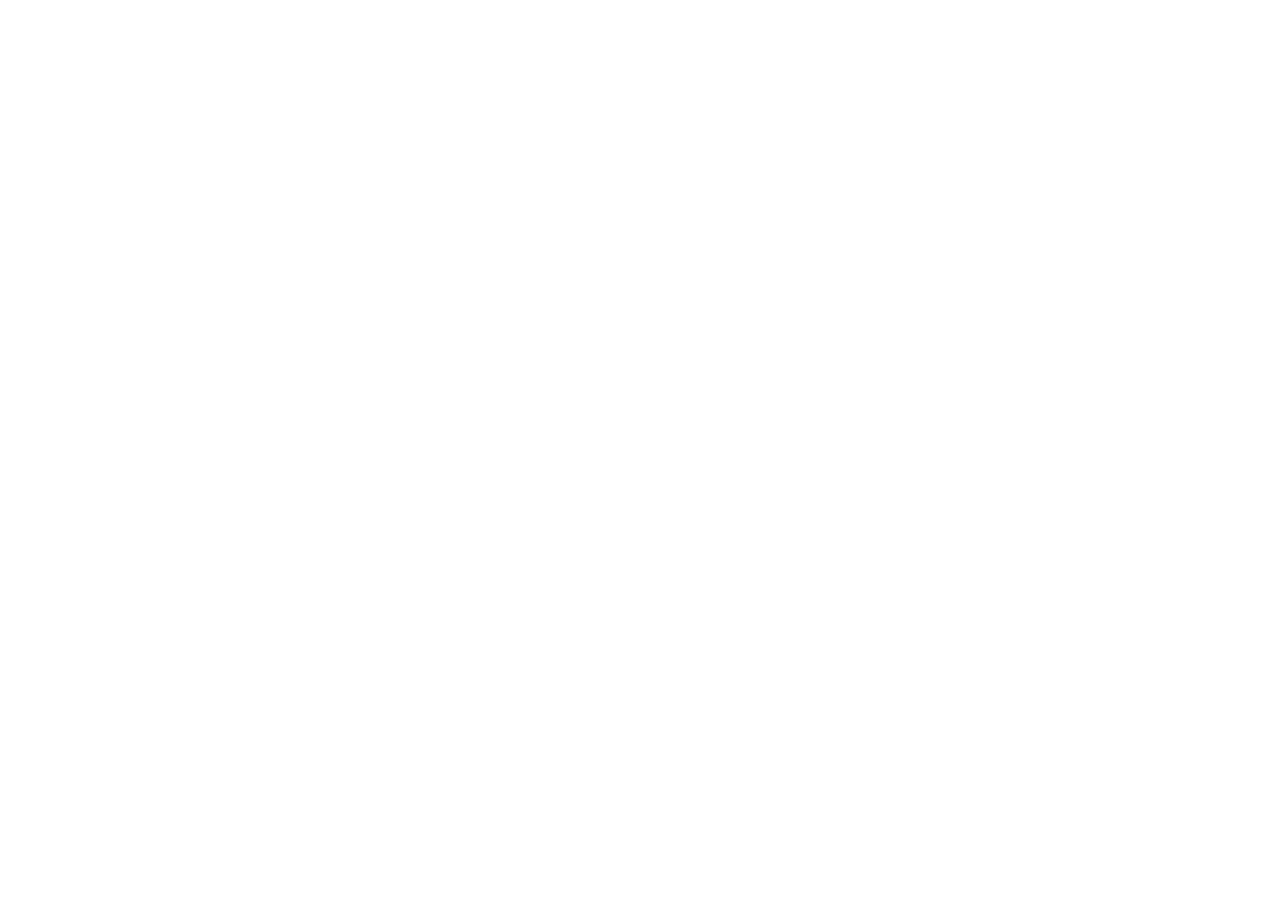
==== 6-dars/index.html @ c806d713 "initial message" ====
<!DOCTYPE html>
<html lang="en">
<head>
    <meta charset="UTF-8">
    <meta http-equiv="X-UA-Compatible" content="IE=edge">
    <meta name="viewport" content="width=device-width, initial-scale=1.0">
    <title>Adam Zakob</title>
</head>
<body>
    <header>
        <div>
            <img src="images/" alt="">
        </div>
    </header>
   
    




















</body>
</html>
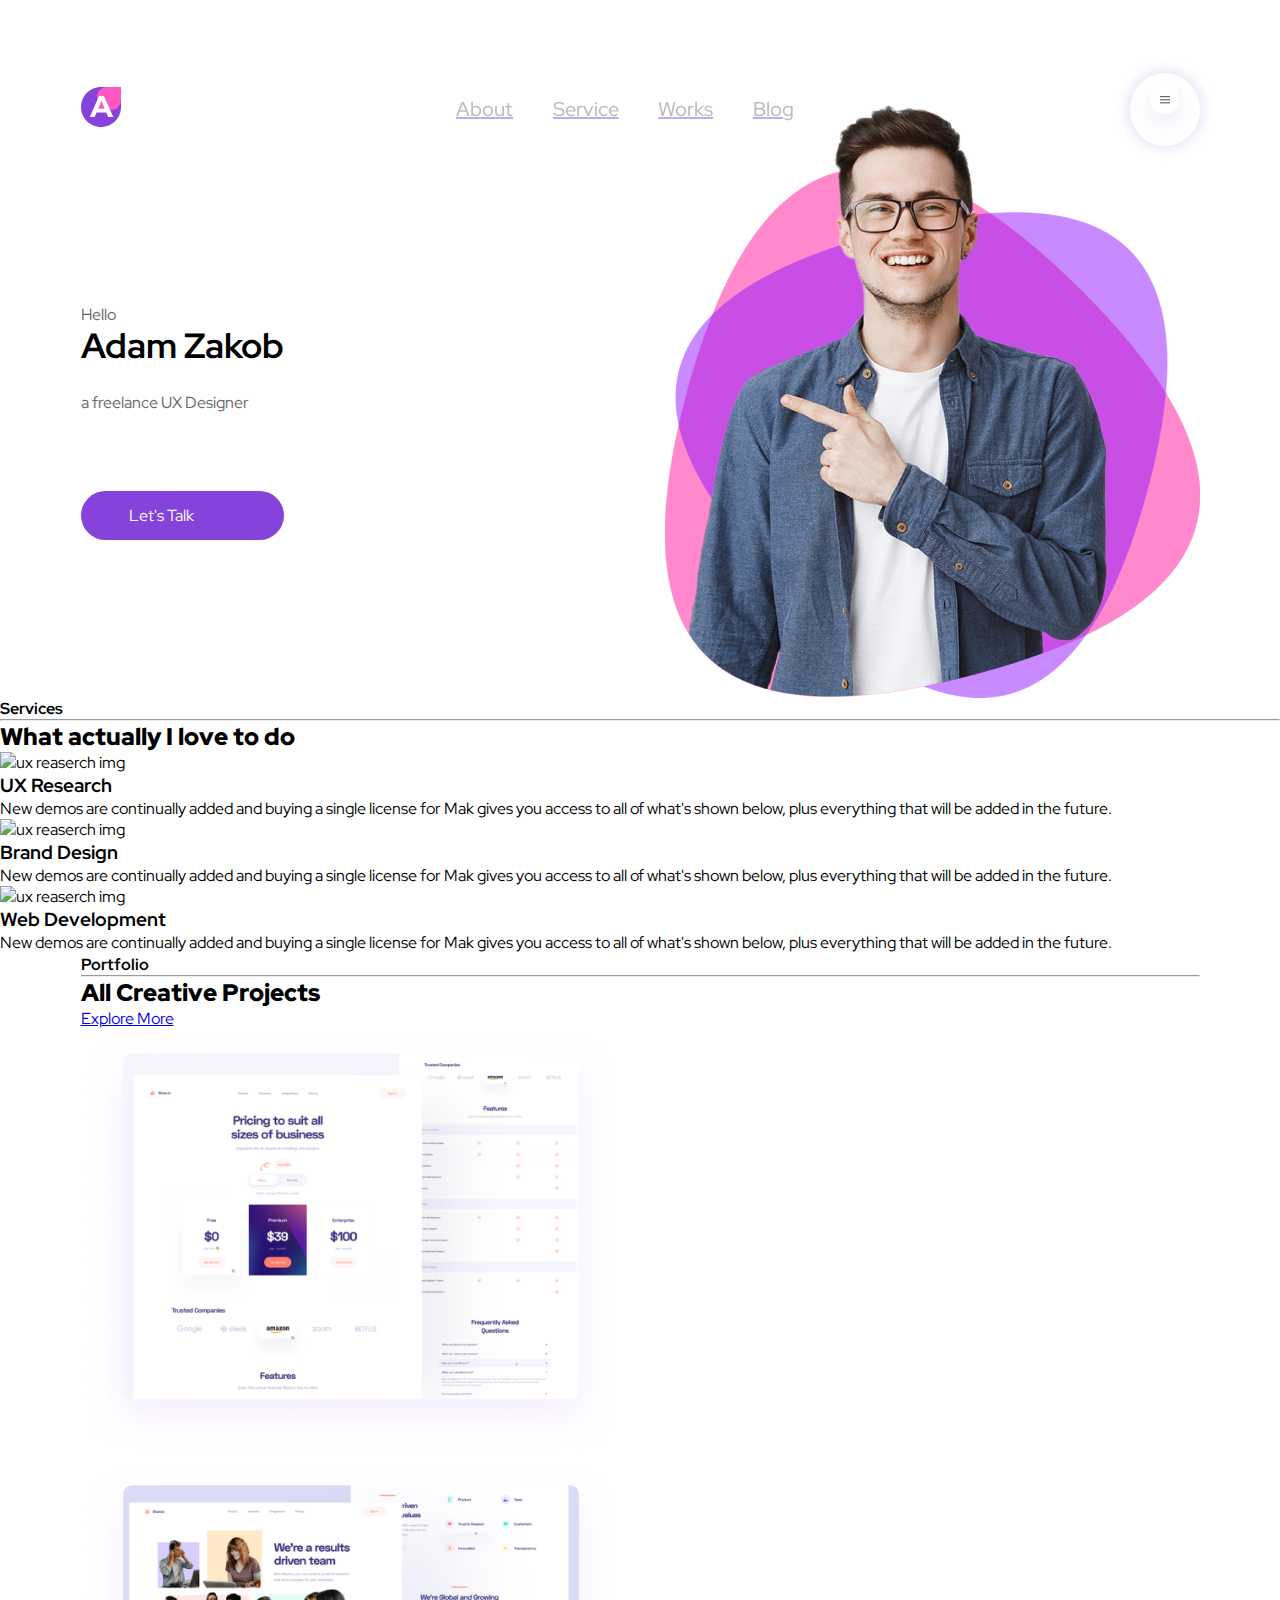
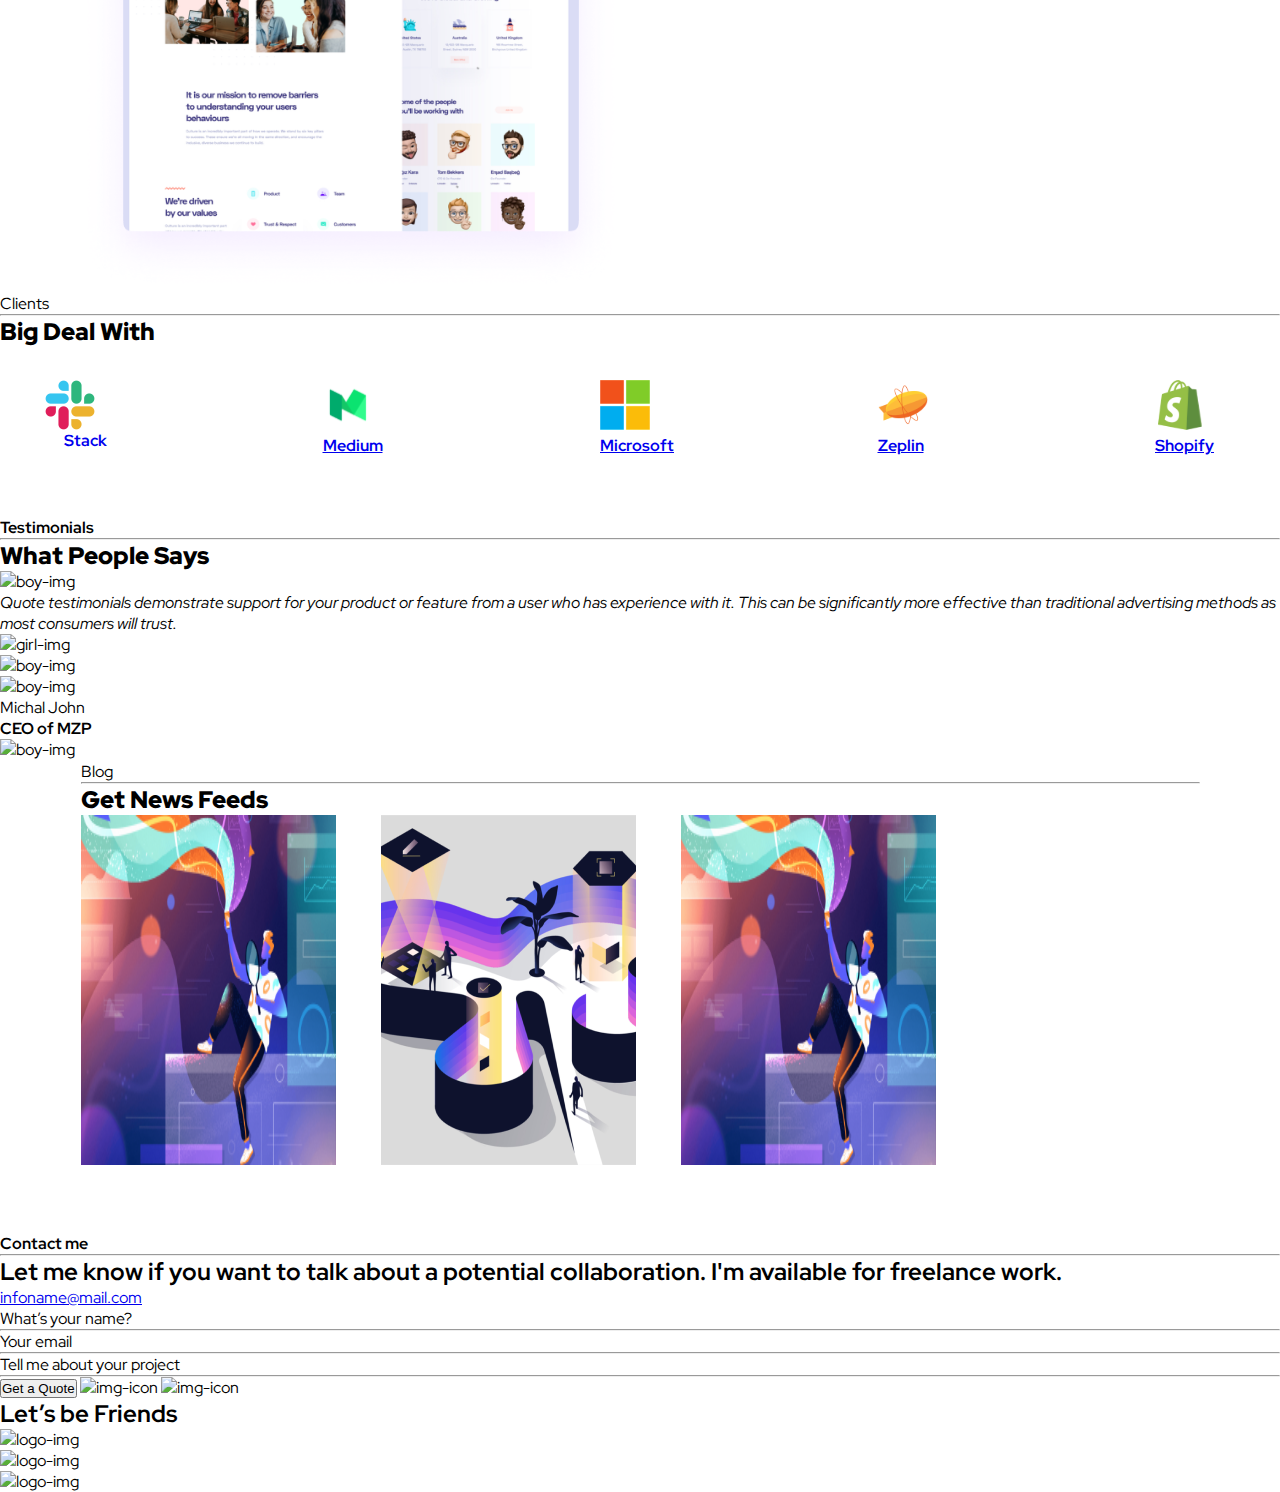
==== commit 0582bd2f: "all of them project" ====
--- a/6-dars/index.html
+++ b/6-dars/index.html
@@ -1,38 +1,247 @@
 <!DOCTYPE html>
 <html lang="en">
+
 <head>
     <meta charset="UTF-8">
     <meta http-equiv="X-UA-Compatible" content="IE=edge">
     <meta name="viewport" content="width=device-width, initial-scale=1.0">
     <title>Adam Zakob</title>
+    <link rel="stylesheet" href="css/main.css">
+    <link rel="preconnect" href="https://fonts.googleapis.com">
+    <link rel="preconnect" href="https://fonts.gstatic.com" crossorigin>
+    <link
+        href="https://fonts.googleapis.com/css2?family=Barlow:wght@400;500;600&family=Open+Sans:ital,wght@0,300;0,400;0,500;0,600;0,700;1,500&family=Red+Hat+Display:wght@300;400;500;600;700;800&family=Roboto:ital,wght@0,100;0,300;0,400;0,700;0,900;1,100;1,500&display=swap"
+        rel="stylesheet">
 </head>
 <body>
     <header>
-        <div>
-            <img src="images/" alt="">
+        <div class="container">
+            <div class="header-inner">
+                <div class="header-div-logo">
+                    <a href="/">
+                        <img src="images/adam-logo.svg" alt="logo" width="40" height="40">
+                    </a>
+                </div>
+                <nav class="nav">
+                    <ul class="nav-list">
+                        <li class="header-list-item">
+                            <a class="header-list-link" href="#"><p class="nav-library active"> About</p></a></li>
+                        <li class="header-list-item">
+                            <a class="header-list-link" href="#"><p class="nav-library"> Service</p></a> </li>
+                        <li  class="header-list-item">
+                            <a class="header-list-link" href="#"><p class="nav-library"> Works</p></a> </li>
+                        <li class="header-list-item">
+                            <a class="header-list-link" href="#"><p class="nav-library">Blog</p> </a></li>
+                    </ul>
+                </nav>
+                    <button class="header-button">
+                        <img src="images/header-menu.svg" alt="button-img" width="70" height="70">
+                    </button>
+              </div>
         </div>
     </header>
-   
-    
-
-
-
-
-
-
-
-
-
-
-
-
-
-
-
-
-
-
-
+    <section id="hero">
+        <div class="container">
+            <div class="hero-inner">
+                <div class="hero-name">
+                    <span>Hello</span>
+                    <h1>Adam Zakob</h1>
+                    <p>a freelance UX Designer</p>
+                    <a href="#">Let's Talk </a>
+                </div>
+                <img class="hero-img" src="images/adam-image.png" alt="image-adam">
+            </div>
+        </div>
+    <section id="services">
+        <div>
+        <b>Services</b>
+        <hr>
+        <h2><b>What actually
+                I love to do</b></h2>
+        <ul>
+            <li>
+                <div>
+                    <img src="images/" alt="ux reaserch img" width="62" height="61">
+                    <h3>UX Research</h3>
+                    <p>New demos are continually added and buying a single license for Mak gives you access to all of
+                        what's shown below, plus everything that will be added in the future.</p>
+                </div>
+            </li>
+            <li>
+                <div>
+                    <img src="images/ux-reaserch.svg
+                " alt="ux reaserch img" width="62" height="61">
+                    <h3>Brand Design</h3>
+                    <p>New demos are continually added and buying a single license for Mak gives you access to all of
+                        what's shown below, plus everything that will be added in the future.</p>
+                </div>
+            </li>
+            <li>
+                <div>
+                    <img src="images/" alt="ux reaserch img" width="62" height="61">
+                    <h3>Web Development</h3>
+                    <p>New demos are continually added and buying a single license for Mak gives you access to all of
+                        what's shown below, plus everything that will be added in the future.</p>
+                </div>
+            </li>
+        </ul>
+    </div>
+    </section>
+
+    <main>
+        <section class="portfolio container">
+            <div>
+                <div>
+                    <b>Portfolio</b>
+                    <hr>
+                    <div>
+                        <h2 class="portfolio-title"> <b> All Creative
+                                Projects</b></h2>
+                    </div>
+                    <div>
+                        <a target="_blank" href="#">Explore More</a>
+                    </div>
+                </div>
+            </div>
+            <div class="portfolio-right"><img src="images/Rectangle_5.png" alt="rectangle" width="540" height="427">
+            </div>
+            <div class="portfolio-left">
+                <img src="images/Rectangle_6.png" alt="rectangle" width="540" height="427">
+            </div>
+        </section>
+        <section class="clients">
+            <div class="conatiner">
+                <div class="clients-info">
+                    <span>Clients</span>
+                    <hr class="clients-line">
+                    <h2 class="clients-title"> <b> Big Deal
+                            With</b></h2>
+                </div>
+                <div class="clients-block">
+                    <ul class="clients-block-list">
+                        <li class="clients-item stack">
+                            <a class="clients-link" href="#"><img src="images/stack-logo.svg" alt="stack logo"
+                                    width="50" height="50">
+                                <b>Stack</b></a>
+                        </li>
+                        <li class="clients-item medium">
+                            <a href="#"><img src="images/medium-logo.svg" alt="medium logo" width="50" height="50">
+                                <b>Medium</b></a></li>
+                        <li class="clients-item microsoft"><a href="#"><img src="images/microsoft-logo.svg" alt="Microsoft logo"
+                                    width="50" height="50">
+                                <b>Microsoft</b></a></li>
+                        <li class="clients-item zeplin"><a href="#"><img src="images/zeplin-logo.svg" alt="Zeplin logo"
+                                    width="50" height="50">
+                                <b>Zeplin</b></a></li>
+                        <li class="clients-item shopify"><a href="#"><img src="images/shopify-logo.svg" alt="Shopify logo"
+                                    width="50" height="50">
+                                <b>Shopify</b></a></li>
+                    </ul>
+                </div>
+            </div>
+        </section>
+        <section class="Peoples conatiner">
+            <b>Testimonials</b>
+            <hr>
+            <h2 class="peoples-title"> <b>What People
+                    Says</b></h2>
+
+            <ul>
+                <li><img src="images/left-boy.svg" alt="boy-img" width="100" height="150"></li>
+                <li><cite>Quote testimonials demonstrate support for your product or feature from a user who has
+                        experience with it. This can be significantly more effective than traditional advertising
+                        methods as most consumers will trust.</cite>
+                </li>
+                <li><img src="images/right-girl.svg" alt="girl-img" width="100" height="150"></li>
+                <li><img src="images/bottom-left-boy.svg" alt="boy-img" width="70" height="105"></li>
+                <li>
+                    <div><img src="images/middle-boy.svg" alt="boy-img" width="100" height="150">
+                        <p>Michal John</p>
+                        <h4>CEO of MZP</h4>
+                    </div>
+                </li>
+                <li><img src="images/bottom-right-boy.svg" alt="boy-img" width="70" height="105"></li>
+            </ul>
+        </section>
+        <section class="blog">
+            <div class="container">
+               <div class="block-inner">
+                <div class="blog-info">
+                    <span>Blog</span>
+                    <hr>
+                    <h2 class="peoples-title"> <b>Get News
+                        Feeds</b></h2>
+
+                    </div>
+                    <ul class="blog-list">
+                        <li class="list-item">
+                            <img src="images/blog-img-2.png" alt="img"width="255" height="350">
+                            <div class="blog-list-inner">
+                                <time>
+                                    20 June/2020
+                                </time>
+                                <p>Technology is evolving rapidly. New devices and applications.</p>
+                            </div>
+                            <li class="list-item">
+                                <img src="images/blog-img-1.png" alt=""width="255" height="350">
+                                <div class="blog-list-inner">
+                                    <time>
+                                        20 June/2020
+                                    </time>
+                                    <p>Technology is evolving rapidly. New devices and applications.</p>
+                                </div>
+                                <li class="list-item">
+                                    <img src="images/blog-img-2.png" alt=""width="255" height="350">
+                                    <div class="blog-list-inner">
+                                        <time>
+                                            20 June/2020
+                                        </time>
+                                        <p>Technology is evolving rapidly. New devices and applications.</p>
+                                    </div>
+                    </ul>
+               </div>
+        </section>
+        <section>
+            <b>Contact me</b>
+            <hr>
+            <div>
+                <h2 class="contact-title">Let me know if you want to talk
+                    about a potential collaboration.
+                    I'm available for freelance work.</h2>
+            </div>
+            <div>
+                <a target="_blank" href="infoname@mail.com">infoname@mail.com</a>
+            </div>
+            <ul>
+                <li>
+                    <p>What’s your name?</p>
+                    <hr>
+                </li>
+                <li>
+                    <p>Your email</p>
+                    <hr>
+                </li>
+                <li>
+                    <p>Tell me about your project</p>
+                    <hr>
+                </li>
+            </ul>
+            <button>Get a Quote</button>
+            <img src="images/" alt="img-icon">
+            <img src="images/" alt="img-icon">
+
+            <div>
+                <h2>Let’s be Friends</h2>
+            </div>
+            <ul>
+                <li><img src="images/" alt="logo-img"></li>
+                <li><img src="images/" alt="logo-img"></li>
+                <li><img src="images/" alt="logo-img"></li>
+            </ul>
+
+        </section>
+    </main>
 
 </body>
+
 </html>--- a/6-dars/css/main.css
+++ b/6-dars/css/main.css
@@ -0,0 +1,153 @@
+*{
+    box-sizing: border-box;
+    margin: 0px;
+    padding: 0px;
+}
+body {
+    font-family: 'Red Hat Display', sans-serif;
+}
+.container{
+    margin-left: auto;
+    margin-right: auto;
+    width: 1120px;
+    padding: 0.5px;
+}
+.header-inner{
+    margin-top: 72px;
+    display: flex;
+    justify-content: space-between;
+    align-items: center;
+}
+.nav-list{
+    list-style-type: none;
+    display: flex;
+    justify-content: space-between;
+    align-items: center;
+    
+}
+.nav{
+    width: 338px;
+}
+.hedaer-list-link{
+    text-decoration: none;
+    
+}
+.nav-library .active{
+    opacity: 1;
+}
+.nav-library{
+    font-style: normal;
+    font-weight: 500;
+    font-size: 20px;
+    line-height: 26px;
+    text-decoration: none;
+    color: #25202F;
+    opacity: 0.3;
+}
+
+
+.header-list-item{
+    /* padding: 0px 10px; */
+    text-decoration: none;
+}
+.header-button{
+    background-color: #fff;
+    border: none;
+    border-radius: 50%;
+    box-shadow: 0 0px 10px 5px rgba(198, 185, 233, 0.3);
+}
+.hedaer-list-link .active{
+    opacity: 1;
+
+}
+.hero-inner{
+    display: flex;
+    justify-content: space-between;
+    align-items: center;
+}
+.hero-name span{
+    color: #666666;
+}
+.hero-name h1{
+    font-weight: 700;
+    font-size: 35px;
+    line-height: 120%;
+    margin-bottom: 25px;
+}
+.hero-name p{
+    color: #666666;
+    margin-bottom: 78px;
+}
+.hero-name a{
+    text-decoration: none;
+    display: block;
+    padding: 14px 48px;
+    color: #fff;
+    background: #8643DC;
+    border-radius: 100px;
+}
+.hero-img{
+    margin-top: -71px;
+}
+.hero-name{
+    margin-right: 141px;
+}
+
+
+
+
+
+.clients-block-list{
+    list-style-type: none;
+    display: flex;
+    justify-content: space-between;
+    align-items: center;
+}
+.clients-item{
+    width: 170px;
+    height: 170px;
+    border-radius: 10px;
+    padding: 33px 45px;
+}
+.clients-link{
+    display: flex;
+    justify-content: space-between;
+    flex-direction: column;
+    text-decoration: none;
+    text-align: center;
+}
+.blog-info{
+
+}
+.blog-list{
+    width: 900px;
+    list-style-type: none;
+    display: flex;
+    justify-content: space-between;
+    align-items: center;
+}
+.blog-item{
+    width: 255px;
+    height: 350px;
+    overflow: hidden;
+
+}
+.blog-list-inner{
+    transition: all 0.5s esse;
+}
+.blog-item:hover{
+
+}
+.blog-item:hover .blog-list-inner{
+    margin-top: 100px;
+}
+.blog-list-inner time{
+    font-weight: bold;
+    color: #FFF;
+
+}
+.blog-list-inner p{
+    font-weight: bold;
+    color: #FFF;
+
+}
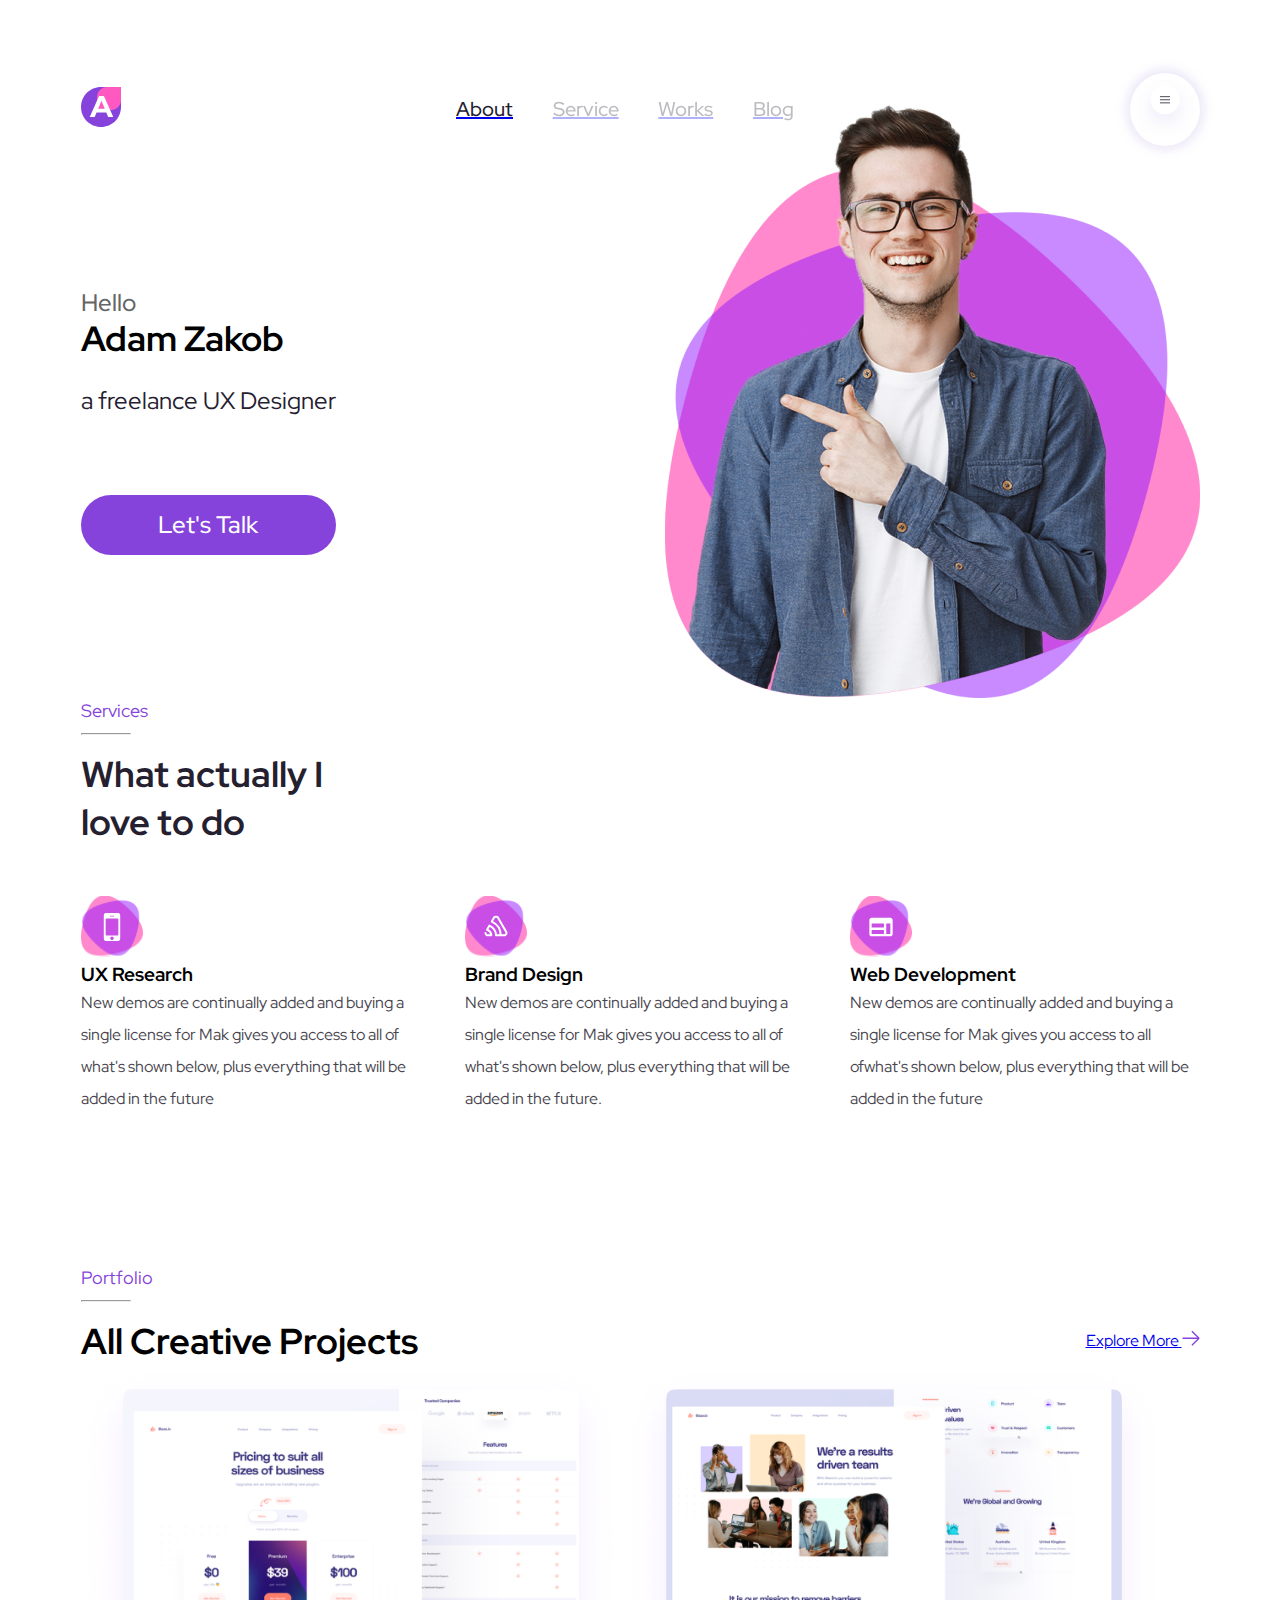
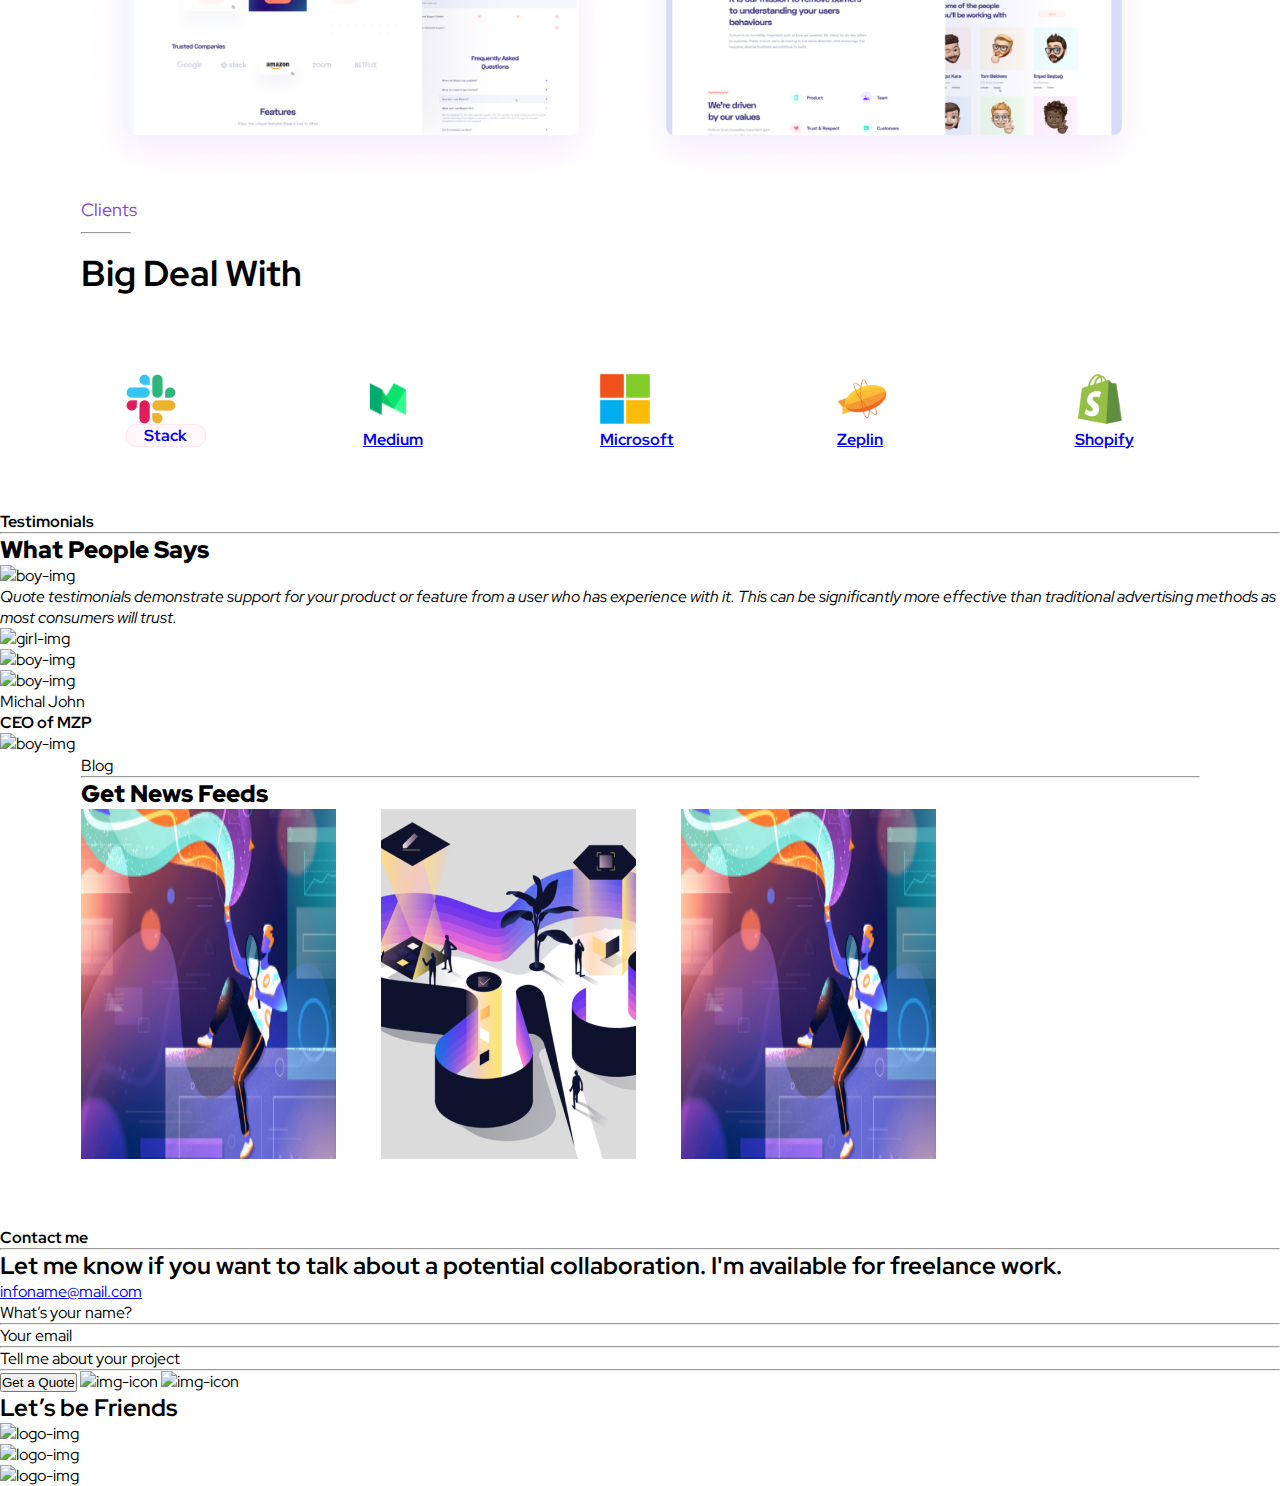
==== commit 39391597: "change  13-items" ====
--- a/6-dars/index.html
+++ b/6-dars/index.html
@@ -53,69 +53,75 @@
             </div>
         </div>
     <section id="services">
-        <div>
-        <b>Services</b>
-        <hr>
-        <h2><b>What actually
-                I love to do</b></h2>
-        <ul>
-            <li>
-                <div>
-                    <img src="images/" alt="ux reaserch img" width="62" height="61">
-                    <h3>UX Research</h3>
-                    <p>New demos are continually added and buying a single license for Mak gives you access to all of
-                        what's shown below, plus everything that will be added in the future.</p>
-                </div>
-            </li>
-            <li>
-                <div>
-                    <img src="images/ux-reaserch.svg
-                " alt="ux reaserch img" width="62" height="61">
-                    <h3>Brand Design</h3>
-                    <p>New demos are continually added and buying a single license for Mak gives you access to all of
-                        what's shown below, plus everything that will be added in the future.</p>
-                </div>
-            </li>
-            <li>
-                <div>
-                    <img src="images/" alt="ux reaserch img" width="62" height="61">
-                    <h3>Web Development</h3>
-                    <p>New demos are continually added and buying a single license for Mak gives you access to all of
-                        what's shown below, plus everything that will be added in the future.</p>
-                </div>
-            </li>
-        </ul>
-    </div>
+        <div class="container">
+            <div class="services-logo">
+                <p class="services-title">Services</p>
+                <hr class="services-line">
+                <h2 class="services-text">What actually I love to do</h2>
+            </div>
+
+            <div class="services-info">
+            <ul class="services-list">
+                <li class="services-list-item">
+                    <div class="services-box-item">
+                        <img class="services-list-img" src="images/service-ux-icon.svg" alt="ux reaserch img" width="62" height="61">
+                       <span><h3 class="service-list-title">UX Research</h3></span> 
+                    </div>
+                        <p class="services-list-text">New demos are continually added and buying a single license for Mak gives you access to all of
+                        what's shown below, plus everything that will be added in the future</p>
+                    
+                </li>
+                <li class="services-list-item">
+                    <div class="services-box-item">
+                        <img class="services-list-img" src="images/service-brand-icon.svg
+                    " alt="ux reaserch img" width="62" height="61">
+                        <span><h3 class="service-list-title">Brand Design</h3></span>
+                    </div>
+                        <p class="services-list-text">New demos are continually added and buying a single license for Mak gives you access to all of
+                            what's shown below, plus everything that will be added in the future.</p>
+                    
+                </li>
+                <li class="services-list-item">
+                    <div class="services-box-item">
+                        <img class="services-list-img" src="images/service-web-icon.svg" alt="ux reaserch img" width="62" height="61">
+                        <span><h3 class="service-list-title">Web Development</h3></span>
+                    </div>
+                        <p class="services-list-text">New demos are continually added and buying a single license for Mak gives you access to all ofwhat's shown below, plus everything that will be added in the future
+                        </p>
+                    
+                </li>
+            </ul>
+        </div>
+        </div>
     </section>
 
     <main>
-        <section class="portfolio container">
-            <div>
-                <div>
-                    <b>Portfolio</b>
-                    <hr>
-                    <div>
-                        <h2 class="portfolio-title"> <b> All Creative
-                                Projects</b></h2>
-                    </div>
-                    <div>
-                        <a target="_blank" href="#">Explore More</a>
-                    </div>
-                </div>
-            </div>
-            <div class="portfolio-right"><img src="images/Rectangle_5.png" alt="rectangle" width="540" height="427">
-            </div>
-            <div class="portfolio-left">
-                <img src="images/Rectangle_6.png" alt="rectangle" width="540" height="427">
-            </div>
-        </section>
-        <section class="clients">
-            <div class="conatiner">
+        <section id="portfolio">
+            <div class="container">
+                <div class="servce-info">
+                    <p class="services-title">Portfolio</p>
+                    <hr class="services-line">
+                    <div class="portfolio-top">
+                        <h2 class="portfolio-text">All Creative
+                                Projects</h2>
+                            <a class="portfolio-link" target="_blank"href="#">Explore More <span><img class="porfolio-vector-img" src="images/Vector.svg" alt="" width="18" height="16"></span>
+                            </a>
+                    </div>
+                </div>
+        
+                <div class="portfolio-bootom">
+                    <img src="images/Rectangle_5.png" alt="rectangle" width="540" height="427">
+                
+                    <img src="images/Rectangle_6.png" alt="rectangle" width="540" height="427">
+                </div>
+            </div>
+        </section>
+        <section id="clients">
+            <div class="container">
                 <div class="clients-info">
-                    <span>Clients</span>
-                    <hr class="clients-line">
-                    <h2 class="clients-title"> <b> Big Deal
-                            With</b></h2>
+                    <p class="services-title"> Clients </p>
+                    <hr class="services-line">
+                    <h2 class="clients-text">Big Deal With</h2>
                 </div>
                 <div class="clients-block">
                     <ul class="clients-block-list">
--- a/6-dars/css/main.css
+++ b/6-dars/css/main.css
@@ -32,7 +32,7 @@
     text-decoration: none;
     
 }
-.nav-library .active{
+.nav-library.active{
     opacity: 1;
 }
 .nav-library{
@@ -66,7 +66,12 @@
     align-items: center;
 }
 .hero-name span{
+    font-style: normal;
+    font-weight: 500;
+    font-size: 24px;
+    line-height: 120%;
     color: #666666;
+
 }
 .hero-name h1{
     font-weight: 700;
@@ -75,16 +80,25 @@
     margin-bottom: 25px;
 }
 .hero-name p{
-    color: #666666;
+    font-style: normal;
+    font-weight: normal;
+    font-size: 24px;
+    line-height: 32px;
+    color: #25202F;
     margin-bottom: 78px;
 }
 .hero-name a{
     text-decoration: none;
     display: block;
     padding: 14px 48px;
-    color: #fff;
     background: #8643DC;
     border-radius: 100px;
+    font-style: normal;
+    font-weight: 500;
+    font-size: 24px;
+    line-height: 32px;
+    text-align: center;
+    color: #FFFFFF;
 }
 .hero-img{
     margin-top: -71px;
@@ -92,11 +106,121 @@
 .hero-name{
     margin-right: 141px;
 }
-
-
-
-
-
+.services-title{
+    font-style: normal;
+    font-weight: normal;
+    font-size: 18px;
+    line-height: 24px;
+    color: #8643DC;
+    width: 68px;
+    margin-bottom: 10px;
+}
+.services-line{
+    /* position: absolute; */
+    width: 50px;
+    height: 2px;
+    left: 165px;
+    top: 802px;
+    background: #8643DC;
+    margin-bottom: 15px;
+}
+.services-text{
+    font-style: normal;
+    font-weight: bold;
+    /* font-size: 36px;
+    line-height: 48px; */
+    color: #25202F;
+    margin-bottom: 50px;
+    width: 246px;
+    height: 96px;
+    font-weight: bold;
+    font-size: 36px;
+    line-height: 48px;
+
+}
+.services-list{
+    display: flex;
+    justify-content: space-between;
+    align-items: center;
+}
+.services-box-item{
+    /* display: flex;
+    justify-content: space-between;
+    align-items: center; */
+
+}
+.services-list-item{
+    list-style-type: none;
+}
+.services-list-title{
+    font-style: normal;
+    font-weight: 500;
+    font-size: 24px;
+    line-height: 32px;
+    color: #25202F;
+    margin-bottom: 35px;
+}
+.services-list-text{
+    font-style: normal;
+    font-weight: normal;
+    font-size: 16px;
+    line-height: 32px;
+    color: #47444E;
+    width: 350px;
+    margin-bottom: 150px;
+}
+.service-list-img{
+    margin-left: 20px;
+    
+}
+.portfolio-top{
+    display: flex;
+    justify-content: space-between;
+    align-items: center;
+}
+.portfoli-top h2{
+    width: 204px;
+    font-size: 36px;
+    line-height: 48px;
+    margin-bottom: 30px;
+    /* width: 204px;
+    height: 96px; */
+
+}
+.porfolio-link{
+    width: 127px;
+    color: #47444E;
+    display: flex;
+    justify-content: space-between;
+    align-items: center;
+    /* margin-right: 13px; */
+}
+.porfolio-vector-img{
+    
+}
+.porfolio-bottom{
+    display: flex;
+    justify-content: space-between;
+    align-items: center;
+    margin-bottom: 168px;
+}
+.portfolio-text{
+    font-weight: bold;
+    font-size: 36px;
+    line-height: 48px;
+}
+
+
+
+.clients-text{
+    font-weight: bold;
+    font-size: 36px;
+    line-height: 48px;
+}
+
+.clients-info{
+    margin-bottom: 44px;
+}
 .clients-block-list{
     list-style-type: none;
     display: flex;
@@ -116,6 +240,12 @@
     text-decoration: none;
     text-align: center;
 }
+.clients-link b{
+    background: #FFF7FA;
+    border: 1px solid #FFE7F0;
+    box-sizing: border-box;
+    border-radius: 10px;
+}
 .blog-info{
 
 }
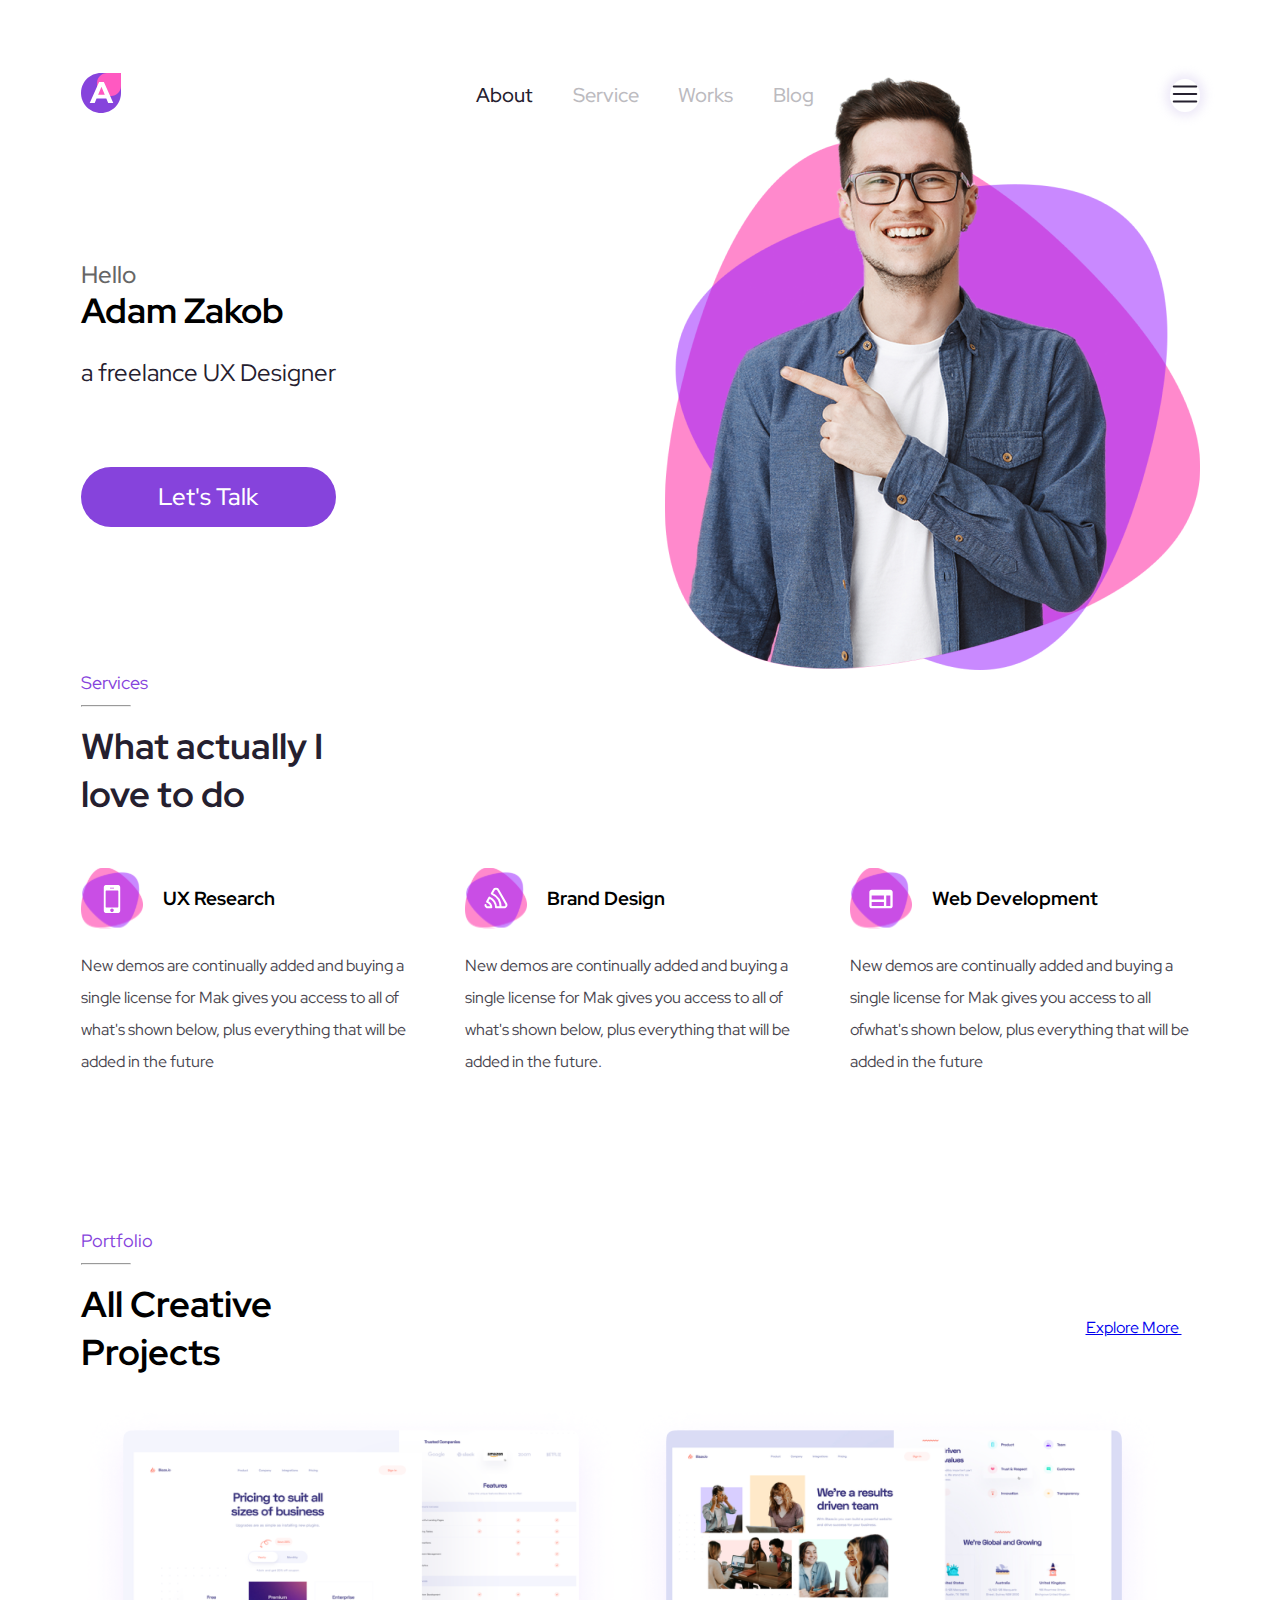
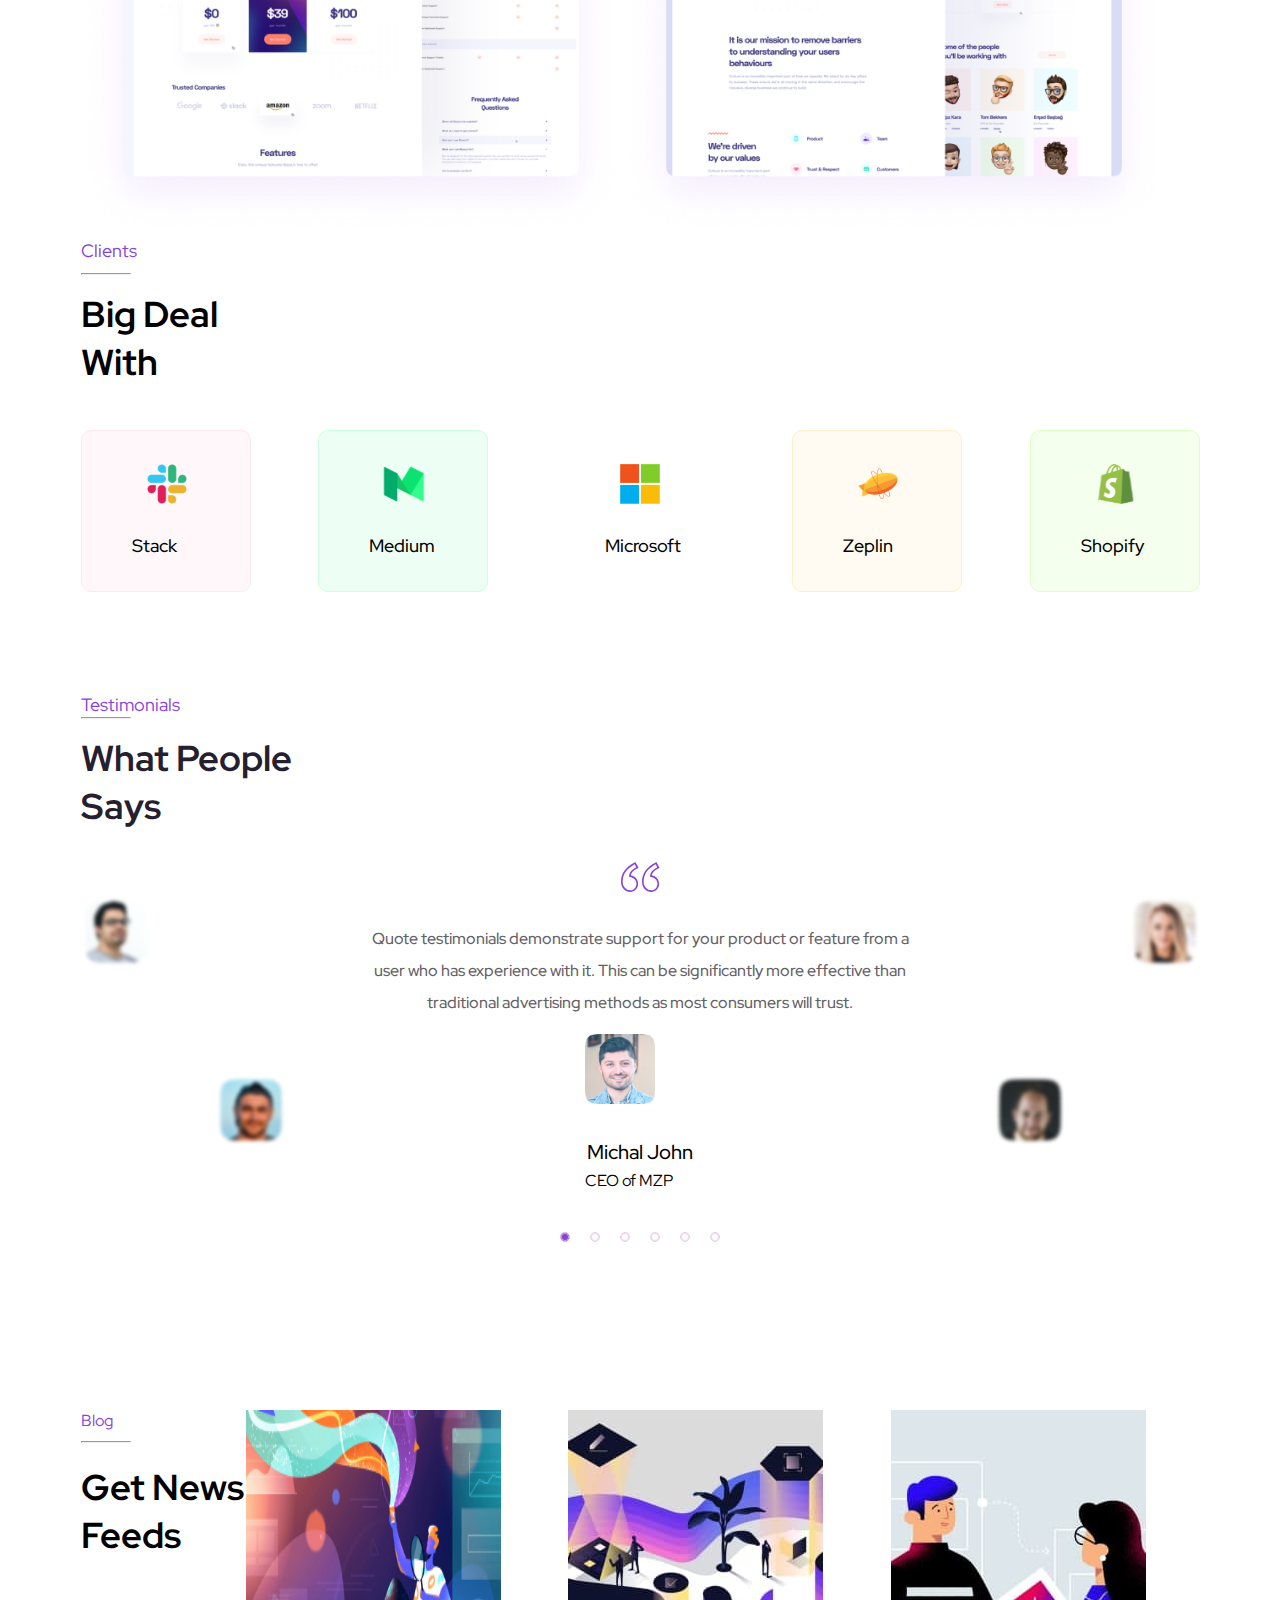
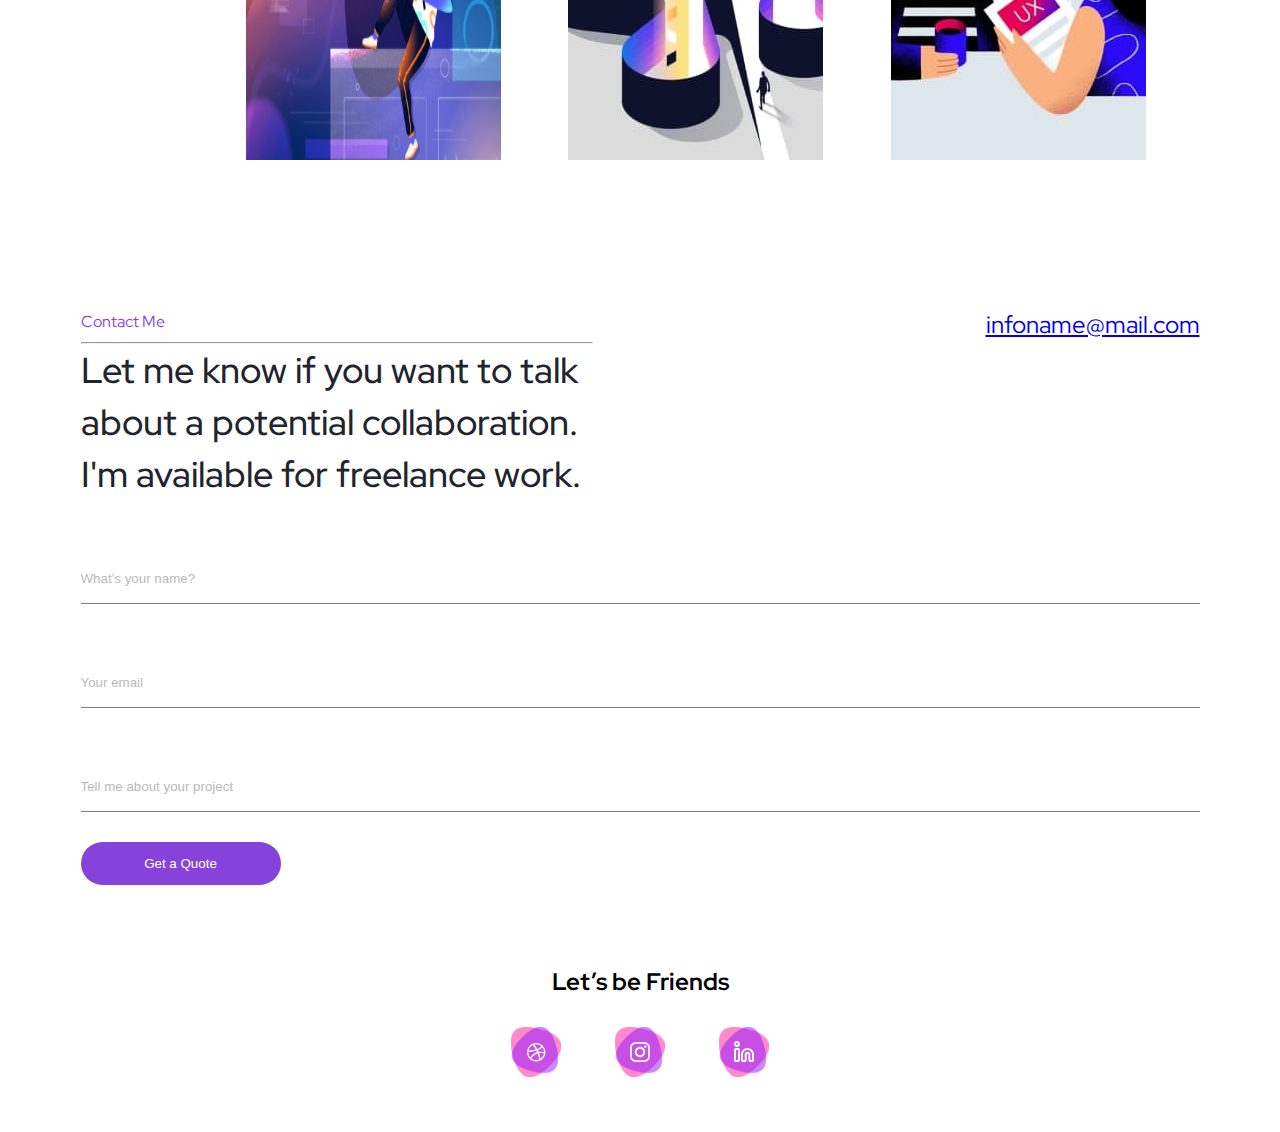
==== commit e541298c: "initial mesage" ====
--- a/6-dars/index.html
+++ b/6-dars/index.html
@@ -25,17 +25,17 @@
                 <nav class="nav">
                     <ul class="nav-list">
                         <li class="header-list-item">
-                            <a class="header-list-link" href="#"><p class="nav-library active"> About</p></a></li>
+                            <a class="header-list-link active" href="#">About</a></li>
                         <li class="header-list-item">
-                            <a class="header-list-link" href="#"><p class="nav-library"> Service</p></a> </li>
+                            <a class="header-list-link" href="#"> Service</a> </li>
                         <li  class="header-list-item">
-                            <a class="header-list-link" href="#"><p class="nav-library"> Works</p></a> </li>
+                            <a class="header-list-link" href="#">Works</a> </li>
                         <li class="header-list-item">
-                            <a class="header-list-link" href="#"><p class="nav-library">Blog</p> </a></li>
+                            <a class="header-list-link" href="#">Blog</a></li>
                     </ul>
                 </nav>
                     <button class="header-button">
-                        <img src="images/header-menu.svg" alt="button-img" width="70" height="70">
+                        <img src="images/header-menu.svg" alt="button-img" width="30" height="30">
                     </button>
               </div>
         </div>
@@ -65,7 +65,7 @@
                 <li class="services-list-item">
                     <div class="services-box-item">
                         <img class="services-list-img" src="images/service-ux-icon.svg" alt="ux reaserch img" width="62" height="61">
-                       <span><h3 class="service-list-title">UX Research</h3></span> 
+                       <h3 class="service-list-title">UX Research</h3>
                     </div>
                         <p class="services-list-text">New demos are continually added and buying a single license for Mak gives you access to all of
                         what's shown below, plus everything that will be added in the future</p>
@@ -75,7 +75,7 @@
                     <div class="services-box-item">
                         <img class="services-list-img" src="images/service-brand-icon.svg
                     " alt="ux reaserch img" width="62" height="61">
-                        <span><h3 class="service-list-title">Brand Design</h3></span>
+                        <h3 class="service-list-title">Brand Design</h3>
                     </div>
                         <p class="services-list-text">New demos are continually added and buying a single license for Mak gives you access to all of
                             what's shown below, plus everything that will be added in the future.</p>
@@ -84,7 +84,7 @@
                 <li class="services-list-item">
                     <div class="services-box-item">
                         <img class="services-list-img" src="images/service-web-icon.svg" alt="ux reaserch img" width="62" height="61">
-                        <span><h3 class="service-list-title">Web Development</h3></span>
+                        <h3 class="service-list-title">Web Development</h3>
                     </div>
                         <p class="services-list-text">New demos are continually added and buying a single license for Mak gives you access to all ofwhat's shown below, plus everything that will be added in the future
                         </p>
@@ -98,7 +98,7 @@
     <main>
         <section id="portfolio">
             <div class="container">
-                <div class="servce-info">
+                <div class="service-info">
                     <p class="services-title">Portfolio</p>
                     <hr class="services-line">
                     <div class="portfolio-top">
@@ -125,127 +125,176 @@
                 </div>
                 <div class="clients-block">
                     <ul class="clients-block-list">
+
                         <li class="clients-item stack">
-                            <a class="clients-link" href="#"><img src="images/stack-logo.svg" alt="stack logo"
-                                    width="50" height="50">
-                                <b>Stack</b></a>
-                        </li>
+                            <img class="clients-img" src="images/stack-logo.svg" alt="stack logo" width="70" height="70">
+                                <b class="clients-img-name">Stack</b></li>
                         <li class="clients-item medium">
-                            <a href="#"><img src="images/medium-logo.svg" alt="medium logo" width="50" height="50">
-                                <b>Medium</b></a></li>
-                        <li class="clients-item microsoft"><a href="#"><img src="images/microsoft-logo.svg" alt="Microsoft logo"
-                                    width="50" height="50">
-                                <b>Microsoft</b></a></li>
-                        <li class="clients-item zeplin"><a href="#"><img src="images/zeplin-logo.svg" alt="Zeplin logo"
-                                    width="50" height="50">
-                                <b>Zeplin</b></a></li>
-                        <li class="clients-item shopify"><a href="#"><img src="images/shopify-logo.svg" alt="Shopify logo"
-                                    width="50" height="50">
-                                <b>Shopify</b></a></li>
+                            <img  class="clients-img" src="images/medium-logo.svg" alt="medium logo" width="70" height="70">
+                                <b class="clients-img-name">Medium</b></li>
+                        <li class="clients-item microsoft">
+                            <img class="clients-img"  src="images/microsoft-logo.svg" alt="Microsoft logo" width="70" height="70">
+                                <b class="clients-img-name">Microsoft</b></li>
+                        <li class="clients-item zeplin">
+                            <img class="clients-img"  src="images/zeplin-logo.svg" alt="Zeplin logo" width="70" height="70">
+                                <b class="clients-img-name">Zeplin</b></li>
+                        <li class="clients-item shopify">
+                            <img class="clients-img"  src="images/shopify-logo.svg" alt="Shopify logo" width="70" height="70">
+                                <b class="clients-img-name"> Shopify</b></li>
                     </ul>
                 </div>
             </div>
         </section>
-        <section class="Peoples conatiner">
-            <b>Testimonials</b>
-            <hr>
-            <h2 class="peoples-title"> <b>What People
-                    Says</b></h2>
-
-            <ul>
-                <li><img src="images/left-boy.svg" alt="boy-img" width="100" height="150"></li>
-                <li><cite>Quote testimonials demonstrate support for your product or feature from a user who has
-                        experience with it. This can be significantly more effective than traditional advertising
-                        methods as most consumers will trust.</cite>
-                </li>
-                <li><img src="images/right-girl.svg" alt="girl-img" width="100" height="150"></li>
-                <li><img src="images/bottom-left-boy.svg" alt="boy-img" width="70" height="105"></li>
-                <li>
-                    <div><img src="images/middle-boy.svg" alt="boy-img" width="100" height="150">
-                        <p>Michal John</p>
-                        <h4>CEO of MZP</h4>
-                    </div>
-                </li>
-                <li><img src="images/bottom-right-boy.svg" alt="boy-img" width="70" height="105"></li>
-            </ul>
-        </section>
-        <section class="blog">
-            <div class="container">
-               <div class="block-inner">
-                <div class="blog-info">
-                    <span>Blog</span>
-                    <hr>
-                    <h2 class="peoples-title"> <b>Get News
-                        Feeds</b></h2>
-
+        <section class="Peoples">
+            <div class="container">
+                <div class="peoples-info">
+                    <b class="peoples-title">Testimonials</b>
+                    <hr class="peoples-line">
+                    <h2 class="peoples-text">What People
+                            Says</h2>
+                </div>
+                <div class="people-top-box">
+                    <ul class="peoples-list-top">
+                        <li class="people-list-item-top left-top">
+                            <img src="images/left-top-boy.png" alt="boy-img" width="70" height="70"></li>
+                        <li class="people-list-item-top">
+                            <div class="quotation-div">
+                            <img src="images/quotation.svg" alt="quotation-img" width="18" height="32">
+                            <img src="images/quotation.svg" alt="quotation-img" width="18" height="32">
+                            </div>
+                            <div class="blockquote-div">
+                            <p class="peoples-blockquote">Quote testimonials demonstrate support for your product or feature from a user who has
+                                experience with it. This can be significantly more effective than traditional advertising
+                                methods as most consumers will trust.</p>
+                            </div>
+                        </li>
+
+                        <li class="people-list-item-top right-top">
+                            <img src="images/right-top-girl.png" alt="girl-img" width="70" height="70">
+                        </li>
+                        </ul>
+                    </div>
+
+                    <div class="people-bottom-box">
+                        <ul class="people-list-bottom">
+                            <li class="people-list-item-bottom bottom-left-boy">
+                                <img src="images/left-bottom-boy.png" alt="boy-img" width="70" height="70">
+                               
+                            </li>
+                            <li class="people-list-item-bottom bottom-middle-boy">
+                                <div class="people-bottom-user">
+                                    <img class="middle-boy-img" src="images/middle-boy.png" alt="boy-img" width="70" height="70">
+                                    <h4 class="middle-boy-name">Michal John</h4>
+                                    <p class="middle-boy-job">CEO of MZP</p>
+                                </div>
+                            </li>
+                            <li class="people-list-item-bottom bottom-right-boy">
+                                <img src="images/right-bottom-boy.png" alt="boy-img" width="70" height="70">
+                            </li>
+                    </ul>
+            </div>
+            <div class="people-dot">
+                <img class="dot-img dot-active" src="images/dot.svg" alt="dot img" width="10" height="10">
+                <img class="dot-img" src="images/dot.svg" alt="dot img" width="10" height="10">
+                <img class="dot-img" src="images/dot.svg" alt="dot img" width="10" height="10">
+                <img class="dot-img" src="images/dot.svg" alt="dot img" width="10" height="10">
+                <img class="dot-img" src="images/dot.svg" alt="dot img" width="10" height="10">
+                <img class="dot-img" src="images/dot.svg" alt="dot img" width="10" height="10">
+            </div>
+        </div>
+        </section>
+        <section id="blog">
+            <div class="container">
+                <div class="blog-inner">
+                    <div class="blog-info">
+                        <p class="blog-name">Blog</p>
+                        <hr class="blog-line">
+                        <h2>Get News
+                            Feeds</h2>
                     </div>
                     <ul class="blog-list">
-                        <li class="list-item">
-                            <img src="images/blog-img-2.png" alt="img"width="255" height="350">
-                            <div class="blog-list-inner">
+                        <li class="blog-item">
+                            <img src="images/blog-img-1.png" alt="" width="255" height="350">
+                            <div class="blog-item_inner">
                                 <time>
                                     20 June/2020
                                 </time>
-                                <p>Technology is evolving rapidly. New devices and applications.</p>
-                            </div>
-                            <li class="list-item">
-                                <img src="images/blog-img-1.png" alt=""width="255" height="350">
-                                <div class="blog-list-inner">
-                                    <time>
-                                        20 June/2020
-                                    </time>
-                                    <p>Technology is evolving rapidly. New devices and applications.</p>
-                                </div>
-                                <li class="list-item">
-                                    <img src="images/blog-img-2.png" alt=""width="255" height="350">
-                                    <div class="blog-list-inner">
-                                        <time>
-                                            20 June/2020
-                                        </time>
-                                        <p>Technology is evolving rapidly. New devices and applications.</p>
-                                    </div>
+                                <p>
+                                    New devices and applications come to the market.
+                                </p>
+                            </div>
+                        </li>
+                        <li class="blog-item">
+                            <img src="images/blog-img-2.jpg" alt="" width="255" height="350">
+                            <div class="blog-item_inner">
+                                <time>
+                                    20 June/2020
+                                </time>
+                                <p>
+                                    New devices and applications come to the market.
+                                </p>
+                            </div>
+                        </li>
+                        <li class="blog-item">
+                            <img src="images/blog-img-3.jpg" alt="" width="255" height="350">
+                            <div class="blog-item_inner">
+                                <time>
+                                    20 June/2020
+                                </time>
+                                <p>
+                                    New devices and applications come to the market.
+                                </p>
+                            </div>
+                        </li>
                     </ul>
-               </div>
-        </section>
-        <section>
-            <b>Contact me</b>
-            <hr>
-            <div>
-                <h2 class="contact-title">Let me know if you want to talk
-                    about a potential collaboration.
-                    I'm available for freelance work.</h2>
-            </div>
-            <div>
-                <a target="_blank" href="infoname@mail.com">infoname@mail.com</a>
-            </div>
-            <ul>
-                <li>
-                    <p>What’s your name?</p>
-                    <hr>
-                </li>
-                <li>
-                    <p>Your email</p>
-                    <hr>
-                </li>
-                <li>
-                    <p>Tell me about your project</p>
-                    <hr>
-                </li>
-            </ul>
-            <button>Get a Quote</button>
-            <img src="images/" alt="img-icon">
-            <img src="images/" alt="img-icon">
-
-            <div>
+                </div>
+            </div>
+        </section>
+        <section id="contact">
+            <div class="container">
+                <div class="contact-info">
+                    <div>
+                        <p class="contact-name">Contact Me</p>
+                        <hr class="conatct-line">
+                        <h2 class="conatct-text">Let me know if you want to talk 
+                        about a potential collaboration.
+                        I'm available for freelance work.</h2>
+                    </div>
+                    <a href="#">infoname@mail.com</a>
+                </div>
+                <form class="form" action="#">
+                    <input type="text" placeholder="What’s your name?" required>
+                    <input type="email" placeholder="Your email" required>
+                    <input type="text" placeholder="Tell me about your project" required>
+                    <button class="contact-btn" type="submit">Get a Quote</button>
+                </form>
+            </div>
+        </section>
+    </main>
+    <footer>
+        <div class="container">
+            <div class="footer-inner">
                 <h2>Let’s be Friends</h2>
-            </div>
-            <ul>
-                <li><img src="images/" alt="logo-img"></li>
-                <li><img src="images/" alt="logo-img"></li>
-                <li><img src="images/" alt="logo-img"></li>
-            </ul>
-
-        </section>
+                <ul>
+                    <li>
+                        <a href="#">
+                        <img src="images/contact-img1.svg" alt="">
+                    </a>
+                </li>
+                    <li>
+                        <a href="#">
+                        <img src="images/contact-img2.svg" alt="">
+                    </a>
+                </li>
+                    <li>
+                        <a href="#">
+                        <img src="images/contact-img3.svg" alt="">
+                    </a>
+                </li>
+                </ul>
+            </div>
+        </div>
+    </footer>
     </main>
 
 </body>
--- a/6-dars/css/main.css
+++ b/6-dars/css/main.css
@@ -28,21 +28,23 @@
 .nav{
     width: 338px;
 }
-.hedaer-list-link{
+.header-list-link{
     text-decoration: none;
-    
-}
-.nav-library.active{
-    opacity: 1;
-}
-.nav-library{
-    font-style: normal;
-    font-weight: 500;
-    font-size: 20px;
-    line-height: 26px;
     text-decoration: none;
     color: #25202F;
     opacity: 0.3;
+    font-weight: 500;
+    font-size: 20px;
+    line-height: 26px;
+
+}
+
+.header-list-link.active{
+    opacity: 1;
+}
+
+.header-div-logo{
+    
 }
 
 
@@ -138,15 +140,19 @@
     line-height: 48px;
 
 }
+.service-info{
+    margin-bottom: 30px;
+}
 .services-list{
     display: flex;
     justify-content: space-between;
     align-items: center;
 }
 .services-box-item{
-    /* display: flex;
-    justify-content: space-between;
-    align-items: center; */
+    display: flex;
+    /* justify-content: space-between; */
+    align-items: center;
+    margin-bottom: 21px;
 
 }
 .services-list-item{
@@ -169,8 +175,8 @@
     width: 350px;
     margin-bottom: 150px;
 }
-.service-list-img{
-    margin-left: 20px;
+.services-list-img{
+    margin-right: 20px;
     
 }
 .portfolio-top{
@@ -188,12 +194,13 @@
 
 }
 .porfolio-link{
-    width: 127px;
-    color: #47444E;
-    display: flex;
-    justify-content: space-between;
-    align-items: center;
-    /* margin-right: 13px; */
+   
+    font-weight: 500;
+    font-size: 24px;
+    line-height: 32px;
+    text-decoration-line: underline;
+    color: #25202F;
+    width: 146px;
 }
 .porfolio-vector-img{
     
@@ -205,6 +212,7 @@
     margin-bottom: 168px;
 }
 .portfolio-text{
+    width: 204px;
     font-weight: bold;
     font-size: 36px;
     line-height: 48px;
@@ -213,6 +221,7 @@
 
 
 .clients-text{
+    width: 140px;
     font-weight: bold;
     font-size: 36px;
     line-height: 48px;
@@ -221,6 +230,9 @@
 .clients-info{
     margin-bottom: 44px;
 }
+.clients-block{
+    margin-bottom: 100px;
+}
 .clients-block-list{
     list-style-type: none;
     display: flex;
@@ -229,10 +241,55 @@
 }
 .clients-item{
     width: 170px;
-    height: 170px;
-    border-radius: 10px;
-    padding: 33px 45px;
-}
+    /* height: 170px; */
+    border-radius: 10px;
+    padding: 33px 50px;
+}
+
+.clients-img{
+    padding-bottom: 30px;
+    display: flex;
+    align-items: center;
+}
+.clients-img-name{
+    font-weight: 500;
+    font-size: 18px;
+    line-height: 24px;
+    text-align: center;
+    color: #000000;
+}
+.clients-item.stack{
+    background: #FFF7FA;
+    border: 1px solid #FFE7F0;
+    border-radius: 10px;
+    width: 170px;
+}
+.clients-item.medium{
+    background: #EDFFF5;
+    border: 1px solid #CAFFE1;
+    border-radius: 10px;
+    width: 170px;
+}
+.clients-item-microsoft{
+    background: #F5FCFF;
+    border: 1px solid #DDF5FF;
+    border-radius: 10px;
+    width: 170px;
+}
+.clients-item.zeplin{
+    background: #FFFBF2;
+    border: 1px solid #FFEEC9;
+    border-radius: 10px;
+    width: 170px;
+}
+.clients-item.shopify{
+    border-radius: 10px;
+    width: 170px;
+    background: #F4FFED;
+    border: 1px solid #DBFFC4;
+
+}
+
 .clients-link{
     display: flex;
     justify-content: space-between;
@@ -246,8 +303,166 @@
     box-sizing: border-box;
     border-radius: 10px;
 }
-.blog-info{
-
+.peoples-text{
+    font-weight: bold;
+    font-size: 36px;
+    line-height: 48px;
+    color: #25202F;
+    width: 217px;
+    margin-bottom: 31px;
+
+}
+.peoples-title{
+    padding-top: 50px;
+    font-weight: normal;
+    font-size: 18px;
+    line-height: 24px;
+    color: #8643DC;
+    width: 98px;
+    margin-bottom: 10px;
+}
+.peoples-line{
+    width: 50px;
+    height: 2px;
+    /* left: 173px;
+    top: 2635px; */
+    background: #8643DC;
+    margin-bottom: 15px;
+}
+.peoples-list-top{
+    display: flex;
+    justify-content: space-between;
+    align-items: center;
+   
+
+}
+.people-list-item-top{
+    list-style-type: none;
+}
+
+.people-list-item-bottom{
+    list-style-type: none;
+    padding: 0px 135px;
+    /* width: 100;
+    height: 150px; */
+}
+.people-list-item.left-top{
+    width: 100px;
+    height: 150px;
+}
+.people-list-item.right-top{
+    width: 105px;
+    height: 156px;
+}
+.people-list-item.bottom-left-boy{
+    width:70px ;
+    height: 105px;
+
+}
+.people-list-item.bottom-middle-boy{
+    width: 125px;
+    height: 188px;
+}
+.people-list-item.bottom-right-boy{
+    width: 79px;
+    height: 118px;
+}
+
+
+
+
+.quotation-div{
+    text-align: center;
+    margin-bottom: 25px;
+}
+.blockquote-div{
+    text-align: center;
+
+}
+.peoples-blockquote{
+    font-weight: 500;
+    font-size: 16px;
+    line-height: 32px;
+    color: #636066;
+    width: 569px;
+    height: 85px;
+    /* margin-right: 180px;
+    margin-left: 180px; */
+}
+.people-top-box{
+    margin-bottom: 26px;
+}
+.people-list-bottom{
+    display: flex;
+    justify-content: space-between;
+    align-items: center;
+}
+.middle-boy-img{
+    margin-bottom: 30px;
+}
+.middle-boy-name{
+    font-weight: 500;
+    font-size: 20px;
+    line-height: 26px;
+    text-align: center;
+    width: 110px;
+    color: #000000;
+    margin-bottom: 5px;
+}
+.middle-boy-job{
+    font-weight: normal;
+    font-size: 16px;
+    line-height: 21px;
+    width: 89px;
+    color: #000000;
+
+}
+.people-bottom-box{
+    margin-bottom: 41px;
+}
+.people-dot{
+    margin-bottom: 67px;
+    display: flex;
+    justify-content: space-between;
+    margin-left: auto;
+    margin-right: auto;
+    width: 160px;
+    height: 10px;
+}
+.dot-img{
+    border: 1px solid #DEBAD9;
+    box-sizing: border-box;
+    opacity: 0.7;
+    border-radius: 50%;
+    margin-right: 20px;
+
+}
+.dot-img.dot-active{
+    opacity: 1;
+    background: #8643DC;
+
+}
+.blog-name{
+    width: 94px;
+    color: #8643DC;
+    margin-bottom: 10px;
+
+
+}
+.blog-line{
+    width: 50px;
+    background: #8643DC;
+    margin-bottom: 20px;
+}
+
+.blog-inner{
+    margin-top: 100px;
+    display: flex;
+}
+.blog-info h2{
+    width: 165px;
+    font-size: 36px;
+    line-height: 48px;
 }
 .blog-list{
     width: 900px;
@@ -262,22 +477,104 @@
     overflow: hidden;
 
 }
-.blog-list-inner{
-    transition: all 0.5s esse;
-}
-.blog-item:hover{
-
-}
-.blog-item:hover .blog-list-inner{
-    margin-top: 100px;
-}
-.blog-list-inner time{
-    font-weight: bold;
-    color: #FFF;
-
-}
-.blog-list-inner p{
-    font-weight: bold;
-    color: #FFF;
-
-}
+.blog-item_inner{
+    transition: all 0.5s ease;
+    padding-left: 20px;
+    padding-right: 38px;
+}
+
+.blog-item:hover .blog-item_inner{
+   margin-top: -100px;
+}
+.blog-item_inner time{
+    font-weight: bold;
+    color: rgb(255, 255, 255);
+}
+.blog-item_inner p{
+    font-weight: bold;
+    color: white;
+}
+
+
+.contact-name{
+    width: 94px;
+    color: #8643DC;
+    margin-bottom: 10px;
+
+}
+.contact-line{
+    width: 50px;
+    background: #8643DC;
+    margin-bottom: 20px;
+    
+}
+.conatct-text{
+    font-weight: 500;
+    font-size: 36px;
+    line-height: 52px;
+    color: #21232D;
+    width: 512px;
+
+}
+
+
+
+
+
+
+.contact-info{
+    margin-top: 150px;
+    display: flex;
+    justify-content: space-between;
+    /* align-items: center; */
+}
+.contact-info a{
+    font-size: 24px;
+line-height: 28px;
+}
+.contact-info h2{
+    width: 512px;
+}
+.form{
+    display: flex;
+    flex-direction: column;
+}
+.form input{
+    margin-top: 54px;
+    padding: 17px 0;
+    opacity: 0.5;
+    border: none;
+    border-bottom: 1px solid #000;
+    outline: none;
+}
+.contact-btn{
+    margin-top: 30px;
+    border: none;
+    width: 200px;
+    display: block;
+    padding: 14px 48px;
+    color: #fff;
+    background: #8643DC;
+    border-radius: 100px;
+}
+/* footer */
+footer{
+    padding: 50px;
+}
+.footer-inner{
+    margin-left: auto;
+    margin-right: auto;
+    text-align: center;
+    width: 258px;
+}
+.footer-inner h2{
+    margin-top: 30px;
+}
+.footer-inner ul{
+    margin-top: 30px;
+    list-style-type: none;
+    display: flex;
+    justify-content: space-between;
+    align-items: center;
+    /* margin-bottom: 50px; */
+}
